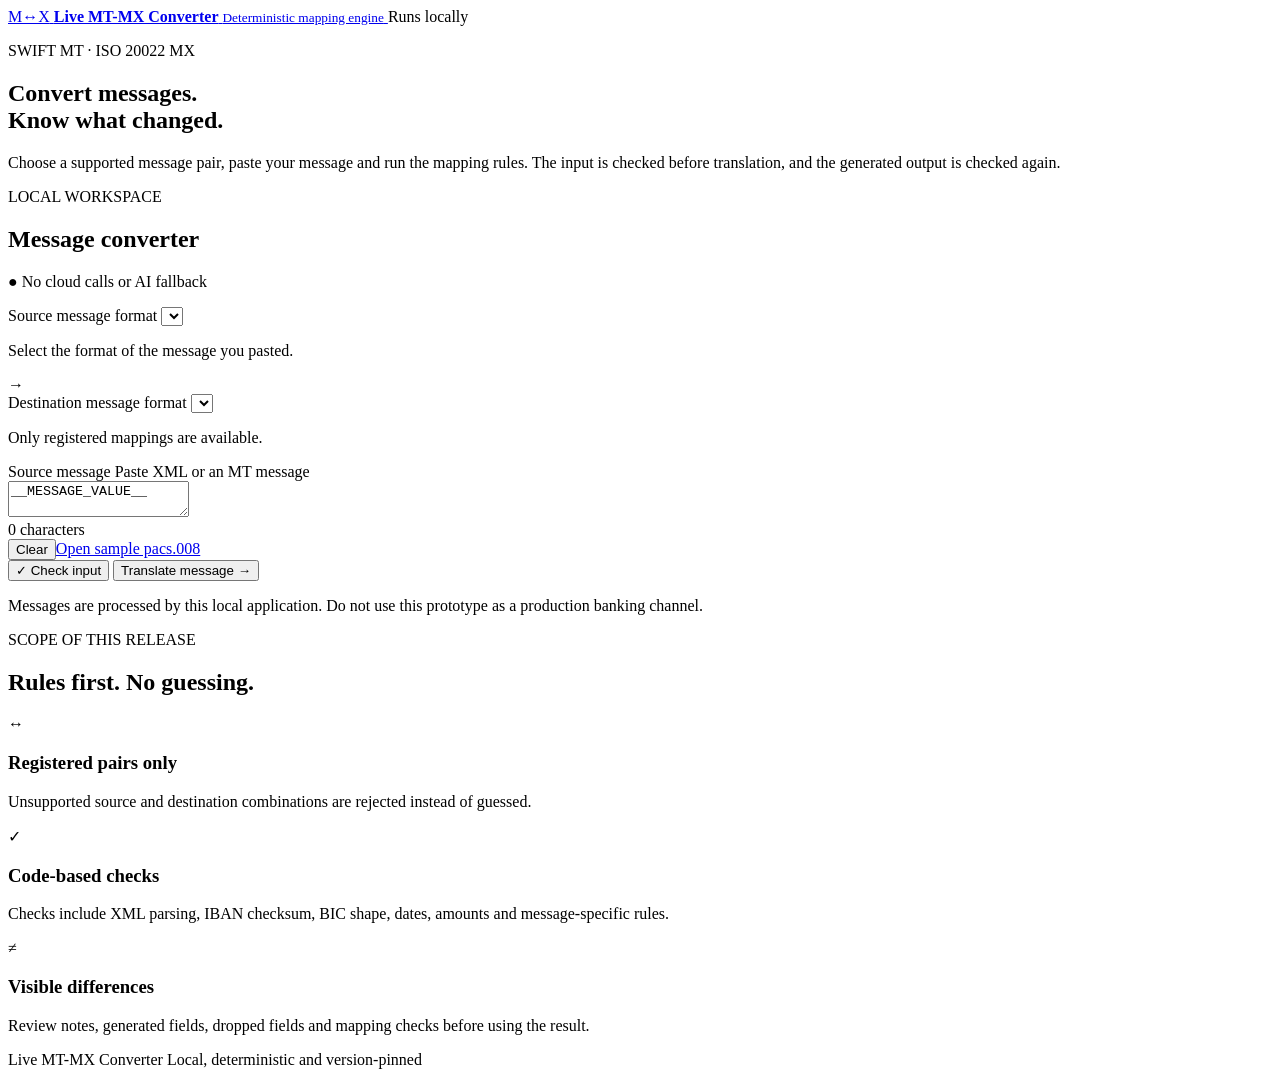
==== web/index.html @ a01d058a "commit 1" ====
<!doctype html>
<html lang="en">
<head>
  <meta charset="utf-8">
  <meta name="viewport" content="width=device-width, initial-scale=1">
  <meta name="color-scheme" content="light">
  <title>Live MT-MX Converter</title>
  <meta name="description" content="A local, deterministic SWIFT MT and ISO 20022 message converter.">
  <link rel="stylesheet" href="/styles.css">
  <script src="/app.js" defer></script>
</head>
<body data-pairs='__PAIR_MAP__' data-selected-target="__SELECTED_TARGET__">
  <header class="topbar">
    <a class="brand" href="/" aria-label="Live MT-MX Converter home">
      <span class="brand-mark" aria-hidden="true">M↔X</span>
      <span class="brand-copy">
        <strong>Live MT-MX Converter</strong>
        <small>Deterministic mapping engine</small>
      </span>
    </a>
    <span class="local-pill"><span class="local-dot"></span> Runs locally</span>
  </header>

  <main class="page-shell">
    <section class="intro">
      <p class="eyebrow">SWIFT MT · ISO 20022 MX</p>
      <h1>Convert messages.<br><span>Know what changed.</span></h1>
      <p class="intro-copy">Choose a supported message pair, paste your message and run the mapping rules. The input is checked before translation, and the generated output is checked again.</p>
    </section>

    <section class="workspace" aria-labelledby="converter-title">
      <div class="workspace-head">
        <div>
          <p class="eyebrow">LOCAL WORKSPACE</p>
          <h2 id="converter-title">Message converter</h2>
        </div>
        <p class="privacy-note"><span aria-hidden="true">●</span> No cloud calls or AI fallback</p>
      </div>

      <form method="post" action="/" id="converterForm">
        <div class="format-row">
          <div class="field-group">
            <label for="sourceFormat">Source message format</label>
            <select id="sourceFormat" name="source" required>
              <!-- SOURCE_OPTIONS -->
            </select>
            <p class="field-hint">Select the format of the message you pasted.</p>
          </div>
          <div class="direction-arrow" aria-hidden="true">→</div>
          <div class="field-group">
            <label for="targetFormat">Destination message format</label>
            <select id="targetFormat" name="target" required></select>
            <p class="field-hint" id="targetHint">Only registered mappings are available.</p>
          </div>
        </div>

        <div class="field-group message-field">
          <div class="label-line">
            <label for="sourceMessage">Source message</label>
            <span class="field-hint">Paste XML or an MT message</span>
          </div>
          <textarea id="sourceMessage" name="message" maxlength="1000000" spellcheck="false" required placeholder="Paste your source message here…">__MESSAGE_VALUE__</textarea>
          <div class="editor-footer">
            <span id="inputCounter">0 characters</span>
            <div class="editor-links"><button class="text-button" type="button" id="clearInput">Clear</button><a href="/examples/pacs.008.xml" target="_blank" rel="noreferrer">Open sample pacs.008</a></div>
          </div>
        </div>

        <div class="button-row">
          <button class="button button-secondary" type="submit" name="action" value="validate">
            <span aria-hidden="true">✓</span> Check input
          </button>
          <button class="button button-primary" id="translateButton" type="submit" name="action" value="convert">
            Translate message <span aria-hidden="true">→</span>
          </button>
        </div>
        <p class="privacy-footnote">Messages are processed by this local application. Do not use this prototype as a production banking channel.</p>
      </form>

      <!-- RESULT_PANEL -->
    </section>

    <section class="capability-section">
      <div class="section-heading">
        <p class="eyebrow">SCOPE OF THIS RELEASE</p>
        <h2>Rules first. No guessing.</h2>
      </div>
      <div class="capability-grid">
        <article class="capability-card">
          <span class="capability-icon" aria-hidden="true">↔</span>
          <h3>Registered pairs only</h3>
          <p>Unsupported source and destination combinations are rejected instead of guessed.</p>
        </article>
        <article class="capability-card">
          <span class="capability-icon" aria-hidden="true">✓</span>
          <h3>Code-based checks</h3>
          <p>Checks include XML parsing, IBAN checksum, BIC shape, dates, amounts and message-specific rules.</p>
        </article>
        <article class="capability-card">
          <span class="capability-icon" aria-hidden="true">≠</span>
          <h3>Visible differences</h3>
          <p>Review notes, generated fields, dropped fields and mapping checks before using the result.</p>
        </article>
      </div>
    </section>

    <footer class="site-footer">
      <span>Live MT-MX Converter</span>
      <span>Local, deterministic and version-pinned</span>
    </footer>
  </main>

</body>
</html>
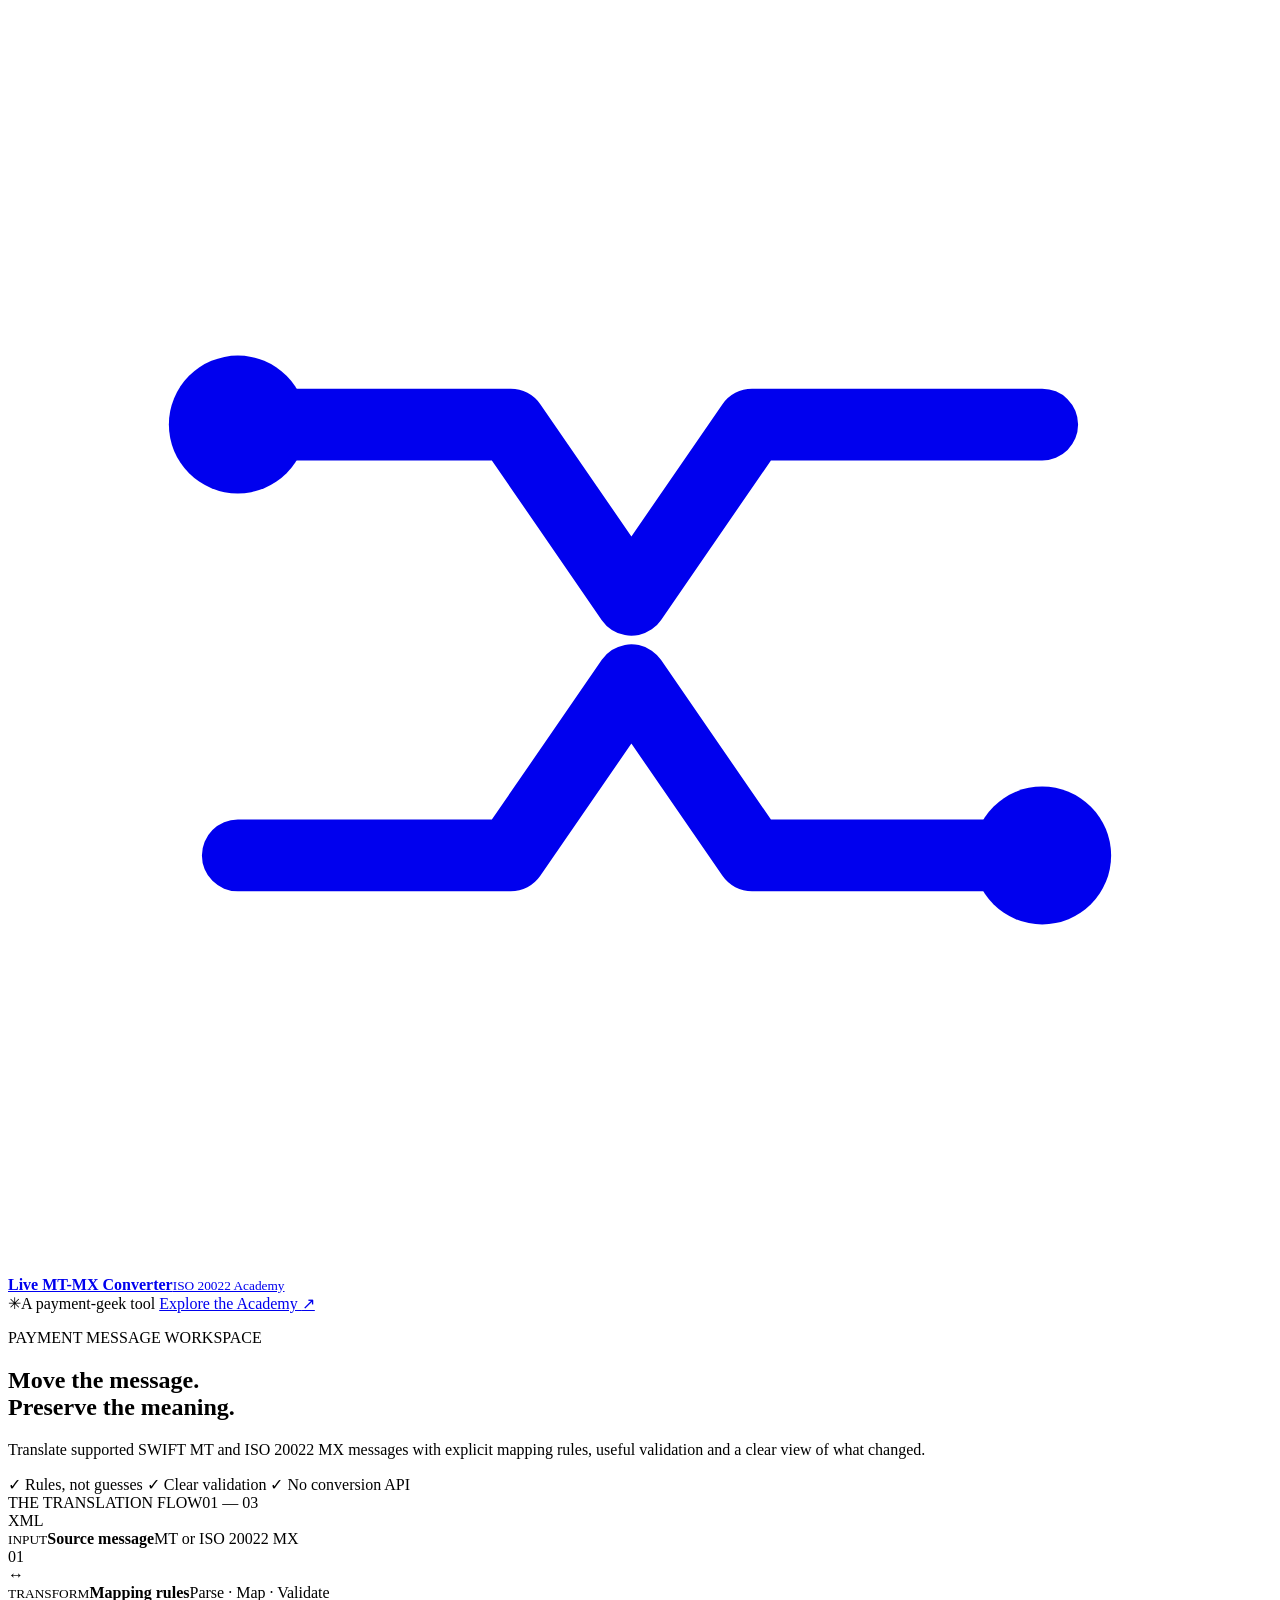
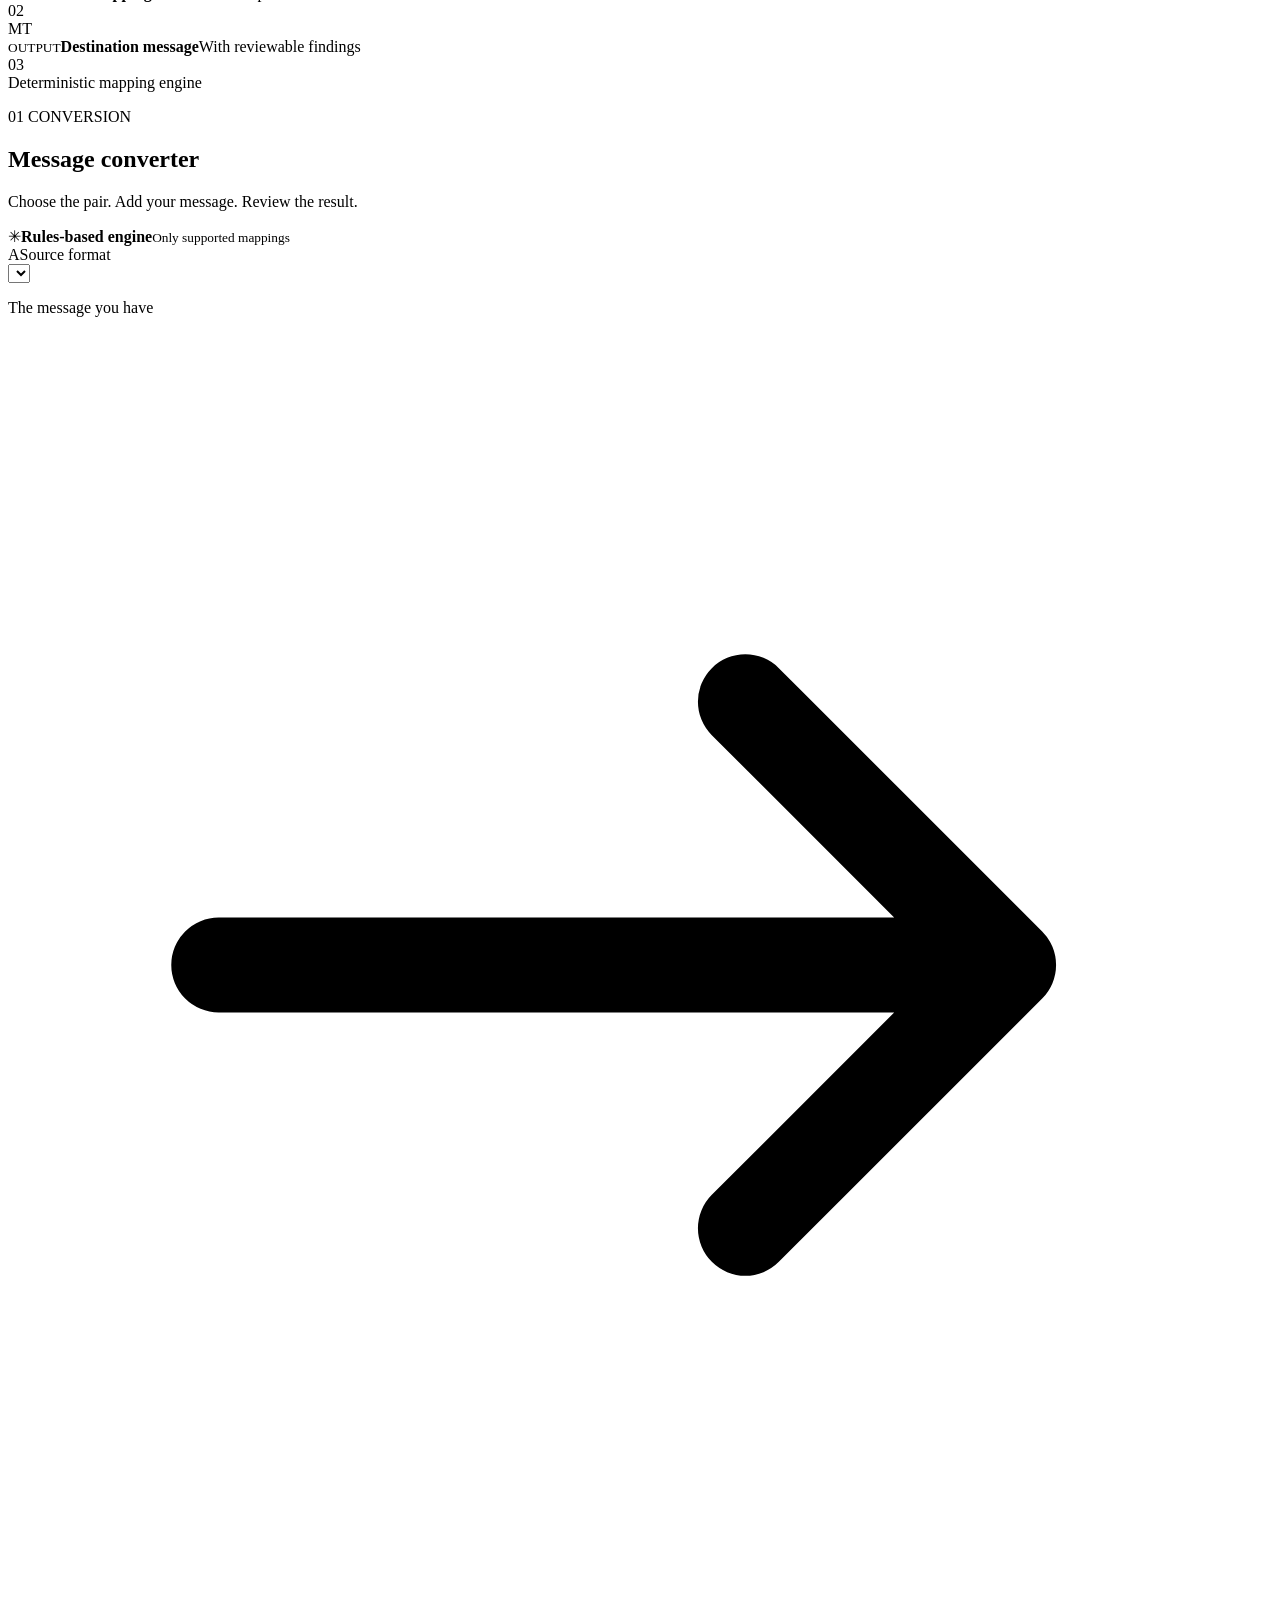
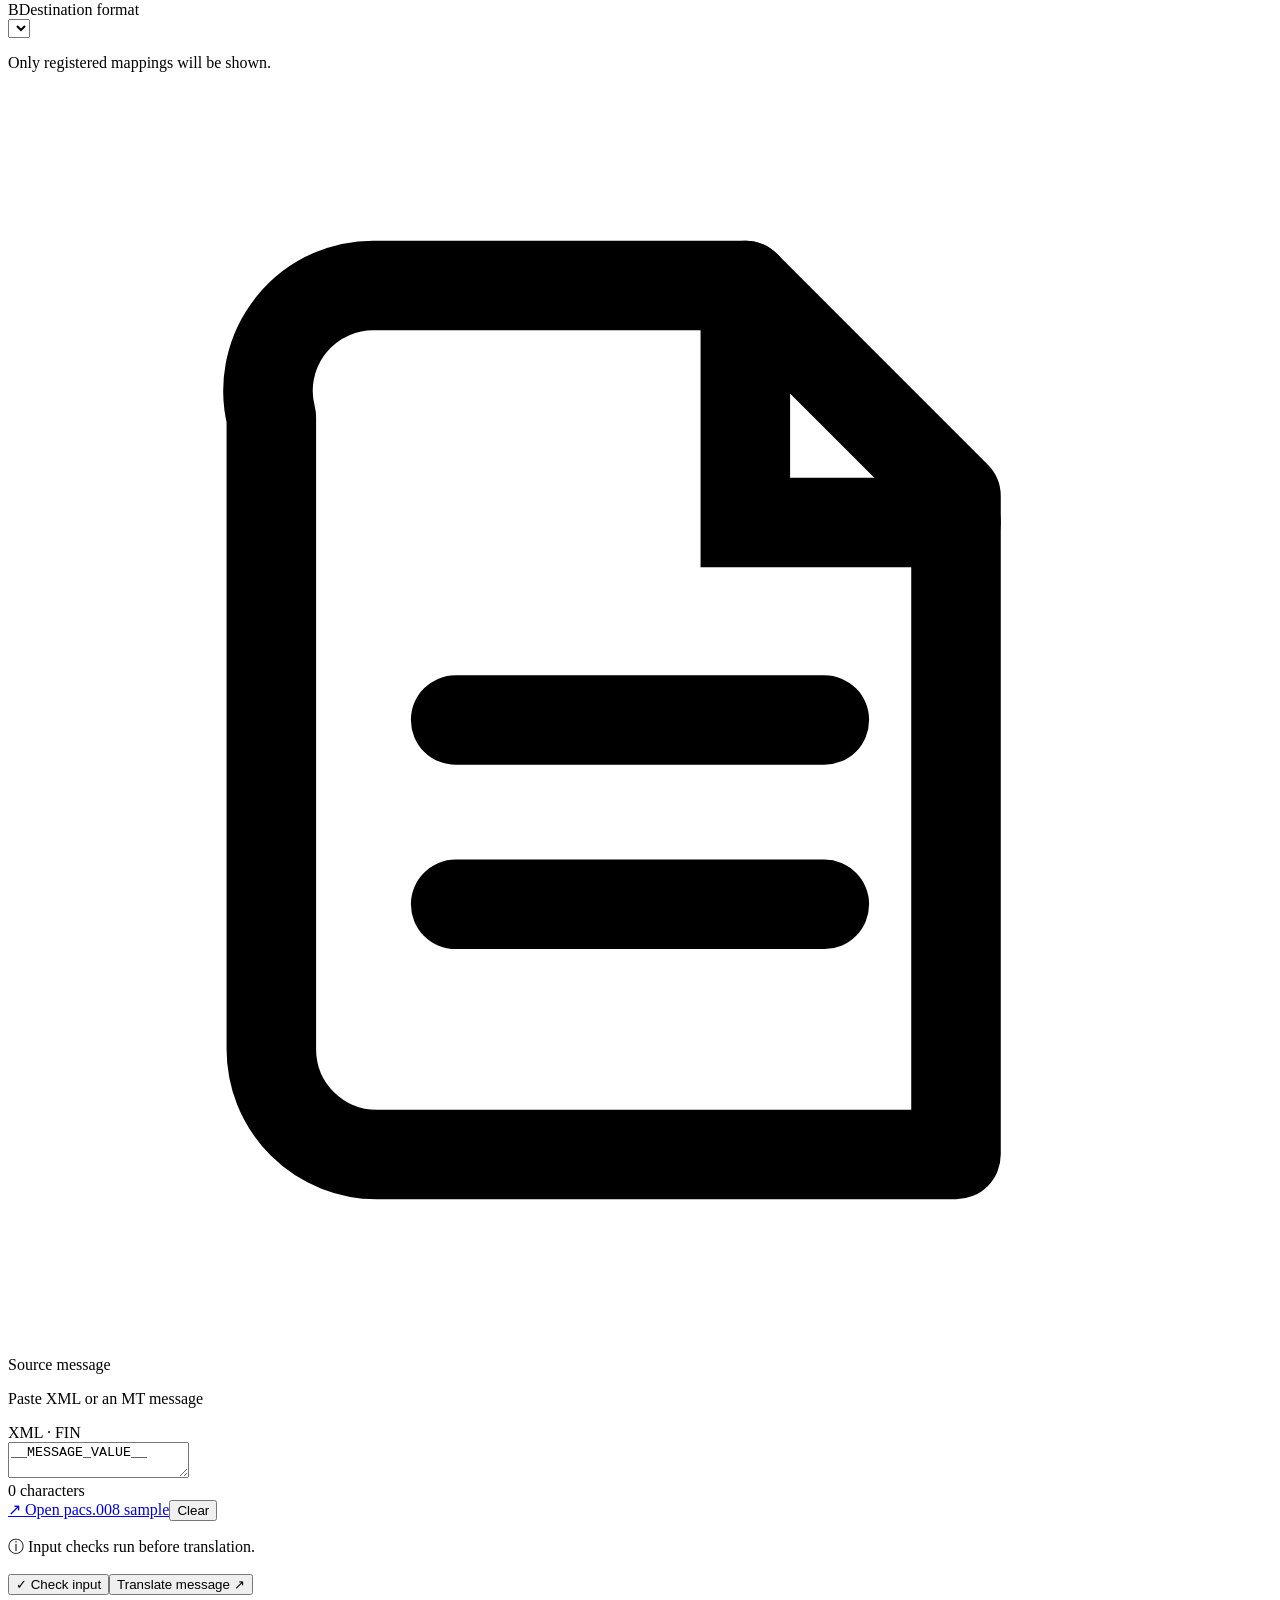
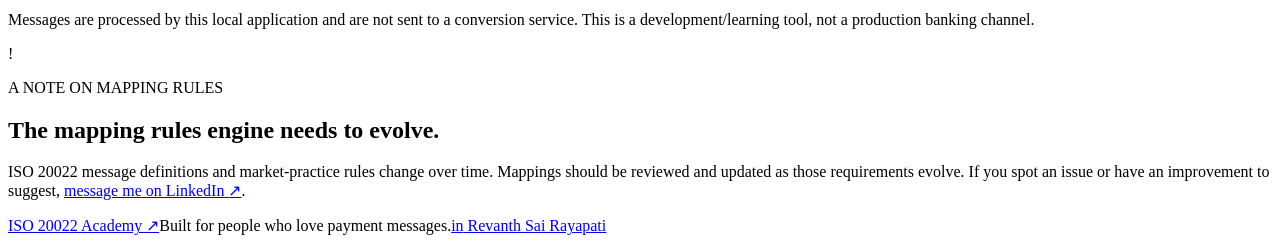
==== commit a3c9c728: "UI/UX updated" ====
--- a/web/index.html
+++ b/web/index.html
@@ -4,111 +4,110 @@
   <meta charset="utf-8">
   <meta name="viewport" content="width=device-width, initial-scale=1">
   <meta name="color-scheme" content="light">
-  <title>Live MT-MX Converter</title>
-  <meta name="description" content="A local, deterministic SWIFT MT and ISO 20022 message converter.">
+  <meta name="referrer" content="no-referrer">
+  <title>Live MT-MX Converter · ISO 20022 Academy</title>
+  <meta name="description" content="A payment-geek tool for rules-based SWIFT MT and ISO 20022 message conversion.">
+  <meta name="theme-color" content="#f5f7f3">
   <link rel="stylesheet" href="/styles.css">
   <script src="/app.js" defer></script>
 </head>
 <body data-pairs='__PAIR_MAP__' data-selected-target="__SELECTED_TARGET__">
   <header class="topbar">
-    <a class="brand" href="/" aria-label="Live MT-MX Converter home">
-      <span class="brand-mark" aria-hidden="true">M↔X</span>
-      <span class="brand-copy">
-        <strong>Live MT-MX Converter</strong>
-        <small>Deterministic mapping engine</small>
-      </span>
-    </a>
-    <span class="local-pill"><span class="local-dot"></span> Runs locally</span>
+    <div class="topbar-inner">
+      <a class="brand" href="/" aria-label="Live MT-MX Converter home">
+        <span class="brand-mark" aria-hidden="true">
+          <svg viewBox="0 0 44 44" fill="none" role="presentation">
+            <path d="M8 14.5h9.5l4.2 6.1 4.2-6.1H36" stroke="currentColor" stroke-width="2.5" stroke-linecap="round" stroke-linejoin="round"/>
+            <path d="M8 29.5h9.5l4.2-6.1 4.2 6.1H36" stroke="currentColor" stroke-width="2.5" stroke-linecap="round" stroke-linejoin="round"/>
+            <circle cx="8" cy="14.5" r="2.4" fill="currentColor"/><circle cx="36" cy="29.5" r="2.4" fill="currentColor"/>
+          </svg>
+        </span>
+        <span class="brand-copy"><strong>Live MT-MX Converter</strong><small>ISO 20022 Academy</small></span>
+      </a>
+      <div class="topbar-actions">
+        <span class="tool-pill"><span class="pill-spark" aria-hidden="true">✳</span>A payment-geek tool</span>
+        <a class="academy-link" href="https://iso20022academy.in/" target="_blank" rel="noopener noreferrer">Explore the Academy <span aria-hidden="true">↗</span></a>
+      </div>
+    </div>
   </header>
 
   <main class="page-shell">
-    <section class="intro">
-      <p class="eyebrow">SWIFT MT · ISO 20022 MX</p>
-      <h1>Convert messages.<br><span>Know what changed.</span></h1>
-      <p class="intro-copy">Choose a supported message pair, paste your message and run the mapping rules. The input is checked before translation, and the generated output is checked again.</p>
+    <section class="hero" aria-labelledby="hero-title">
+      <div class="hero-copy">
+        <p class="eyebrow"><span class="eyebrow-line"></span> PAYMENT MESSAGE WORKSPACE</p>
+        <h1 id="hero-title">Move the message.<br><span>Preserve the meaning.</span></h1>
+        <p class="intro-copy">Translate supported SWIFT MT and ISO 20022 MX messages with explicit mapping rules, useful validation and a clear view of what changed.</p>
+        <div class="hero-assurances" aria-label="Tool principles">
+          <span><span class="assurance-check" aria-hidden="true">✓</span> Rules, not guesses</span>
+          <span><span class="assurance-check" aria-hidden="true">✓</span> Clear validation</span>
+          <span><span class="assurance-check" aria-hidden="true">✓</span> No conversion API</span>
+        </div>
+      </div>
+      <aside class="hero-visual" aria-label="Message transformation overview">
+        <div class="visual-topline"><span>THE TRANSLATION FLOW</span><span class="visual-index">01 — 03</span></div>
+        <div class="flow-step"><span class="flow-symbol source-symbol" aria-hidden="true">XML</span><div class="flow-step-copy"><small>INPUT</small><strong>Source message</strong><span>MT or ISO 20022 MX</span></div><span class="step-number">01</span></div>
+        <div class="flow-connector"><span></span><span class="connector-node"></span><span></span></div>
+        <div class="flow-step engine-step"><span class="flow-symbol engine-symbol" aria-hidden="true">↔</span><div class="flow-step-copy"><small>TRANSFORM</small><strong>Mapping rules</strong><span>Parse · Map · Validate</span></div><span class="step-number">02</span></div>
+        <div class="flow-connector"><span></span><span class="connector-node"></span><span></span></div>
+        <div class="flow-step"><span class="flow-symbol output-symbol" aria-hidden="true">MT</span><div class="flow-step-copy"><small>OUTPUT</small><strong>Destination message</strong><span>With reviewable findings</span></div><span class="step-number">03</span></div>
+        <div class="visual-foot"><span class="visual-foot-dot"></span> Deterministic mapping engine</div>
+      </aside>
     </section>
 
     <section class="workspace" aria-labelledby="converter-title">
       <div class="workspace-head">
-        <div>
-          <p class="eyebrow">LOCAL WORKSPACE</p>
+        <div class="workspace-title-group">
+          <p class="eyebrow workspace-eyebrow"><span class="section-number">01</span> CONVERSION</p>
           <h2 id="converter-title">Message converter</h2>
+          <p class="workspace-subtitle">Choose the pair. Add your message. Review the result.</p>
         </div>
-        <p class="privacy-note"><span aria-hidden="true">●</span> No cloud calls or AI fallback</p>
+        <div class="rules-badge"><span class="rules-badge-icon" aria-hidden="true">✳</span><span><strong>Rules-based engine</strong><small>Only supported mappings</small></span></div>
       </div>
 
-      <form method="post" action="/" id="converterForm">
+      <form method="post" action="/" id="converterForm" novalidate>
         <div class="format-row">
-          <div class="field-group">
-            <label for="sourceFormat">Source message format</label>
-            <select id="sourceFormat" name="source" required>
-              <!-- SOURCE_OPTIONS -->
-            </select>
-            <p class="field-hint">Select the format of the message you pasted.</p>
+          <div class="field-group format-card">
+            <div class="field-label-row"><span class="format-index">A</span><label for="sourceFormat">Source format</label></div>
+            <select id="sourceFormat" name="source" required><!-- SOURCE_OPTIONS --></select>
+            <p class="field-hint">The message you have</p>
           </div>
-          <div class="direction-arrow" aria-hidden="true">→</div>
-          <div class="field-group">
-            <label for="targetFormat">Destination message format</label>
+          <div class="direction-arrow" aria-hidden="true"><svg viewBox="0 0 24 24" fill="none"><path d="M4 12h15m-5-5 5 5-5 5" stroke="currentColor" stroke-width="1.8" stroke-linecap="round" stroke-linejoin="round"/></svg></div>
+          <div class="field-group format-card destination-card">
+            <div class="field-label-row"><span class="format-index">B</span><label for="targetFormat">Destination format</label></div>
             <select id="targetFormat" name="target" required></select>
-            <p class="field-hint" id="targetHint">Only registered mappings are available.</p>
+            <p class="field-hint" id="targetHint">Only registered mappings will be shown.</p>
           </div>
         </div>
 
-        <div class="field-group message-field">
-          <div class="label-line">
-            <label for="sourceMessage">Source message</label>
-            <span class="field-hint">Paste XML or an MT message</span>
+        <div class="message-field">
+          <div class="editor-heading">
+            <div class="editor-title-wrap"><span class="editor-icon" aria-hidden="true"><svg viewBox="0 0 24 24" fill="none"><path d="M7 3.75h7l4 4v12.5H7a2 2 0 0 1-2-2v-12a2 2 0 0 1 2-2.5Z" stroke="currentColor" stroke-width="1.7" stroke-linejoin="round"/><path d="M14 3.75v4.5h4M8.5 12h7M8.5 15.5h7" stroke="currentColor" stroke-width="1.7" stroke-linecap="round"/></svg></span><div><label for="sourceMessage">Source message</label><p>Paste XML or an MT message</p></div></div>
+            <span class="editor-format-tag">XML <span>·</span> FIN</span>
           </div>
-          <textarea id="sourceMessage" name="message" maxlength="1000000" spellcheck="false" required placeholder="Paste your source message here…">__MESSAGE_VALUE__</textarea>
-          <div class="editor-footer">
-            <span id="inputCounter">0 characters</span>
-            <div class="editor-links"><button class="text-button" type="button" id="clearInput">Clear</button><a href="/examples/pacs.008.xml" target="_blank" rel="noreferrer">Open sample pacs.008</a></div>
+          <div class="editor-frame">
+            <textarea id="sourceMessage" name="message" maxlength="1000000" spellcheck="false" required placeholder="Paste your source message here…">__MESSAGE_VALUE__</textarea>
+            <div class="editor-footer">
+              <span class="character-count"><span class="count-dot" aria-hidden="true"></span><span id="inputCounter">0 characters</span></span>
+              <div class="editor-links"><a class="text-button sample-button" href="/examples/pacs.008.xml" target="_blank" rel="noopener noreferrer"><span aria-hidden="true">↗</span> Open pacs.008 sample</a><span class="action-divider" aria-hidden="true"></span><button class="text-button clear-button" type="button" id="clearInput">Clear</button></div>
+            </div>
           </div>
         </div>
 
         <div class="button-row">
-          <button class="button button-secondary" type="submit" name="action" value="validate">
-            <span aria-hidden="true">✓</span> Check input
-          </button>
-          <button class="button button-primary" id="translateButton" type="submit" name="action" value="convert">
-            Translate message <span aria-hidden="true">→</span>
-          </button>
+          <p class="action-note"><span class="action-note-icon" aria-hidden="true">ⓘ</span> Input checks run before translation.</p>
+          <div class="primary-actions"><button class="button button-secondary" type="submit" name="action" value="validate"><span class="check-icon" aria-hidden="true">✓</span> Check input</button><button class="button button-primary" id="translateButton" type="submit" name="action" value="convert">Translate message <span class="button-arrow" aria-hidden="true">↗</span></button></div>
         </div>
-        <p class="privacy-footnote">Messages are processed by this local application. Do not use this prototype as a production banking channel.</p>
+        <p class="privacy-footnote">Messages are processed by this local application and are not sent to a conversion service. This is a development/learning tool, not a production banking channel.</p>
       </form>
-
-      <!-- RESULT_PANEL -->
+      <div id="resultContainer"><!-- RESULT_PANEL --></div>
     </section>
 
-    <section class="capability-section">
-      <div class="section-heading">
-        <p class="eyebrow">SCOPE OF THIS RELEASE</p>
-        <h2>Rules first. No guessing.</h2>
-      </div>
-      <div class="capability-grid">
-        <article class="capability-card">
-          <span class="capability-icon" aria-hidden="true">↔</span>
-          <h3>Registered pairs only</h3>
-          <p>Unsupported source and destination combinations are rejected instead of guessed.</p>
-        </article>
-        <article class="capability-card">
-          <span class="capability-icon" aria-hidden="true">✓</span>
-          <h3>Code-based checks</h3>
-          <p>Checks include XML parsing, IBAN checksum, BIC shape, dates, amounts and message-specific rules.</p>
-        </article>
-        <article class="capability-card">
-          <span class="capability-icon" aria-hidden="true">≠</span>
-          <h3>Visible differences</h3>
-          <p>Review notes, generated fields, dropped fields and mapping checks before using the result.</p>
-        </article>
-      </div>
-    </section>
+    <aside class="engine-note" aria-labelledby="engine-note-title">
+      <div class="note-icon" aria-hidden="true">!</div>
+      <div class="note-copy"><p class="note-eyebrow">A NOTE ON MAPPING RULES</p><h2 id="engine-note-title">The mapping rules engine needs to evolve.</h2><p>ISO 20022 message definitions and market-practice rules change over time. Mappings should be reviewed and updated as those requirements evolve. If you spot an issue or have an improvement to suggest, <a href="https://www.linkedin.com/in/revanth-sai-2002/" target="_blank" rel="noopener noreferrer">message me on LinkedIn <span aria-hidden="true">↗</span></a>.</p></div>
+    </aside>
 
-    <footer class="site-footer">
-      <span>Live MT-MX Converter</span>
-      <span>Local, deterministic and version-pinned</span>
-    </footer>
+    <footer class="site-footer"><a class="footer-brand" href="https://iso20022academy.in/" target="_blank" rel="noopener noreferrer">ISO 20022 Academy <span aria-hidden="true">↗</span></a><span class="footer-caption">Built for people who love payment messages.</span><a class="footer-linkedin" href="https://www.linkedin.com/in/revanth-sai-2002/" target="_blank" rel="noopener noreferrer"><span class="linkedin-mark">in</span> Revanth Sai Rayapati</a></footer>
   </main>
-
 </body>
 </html>
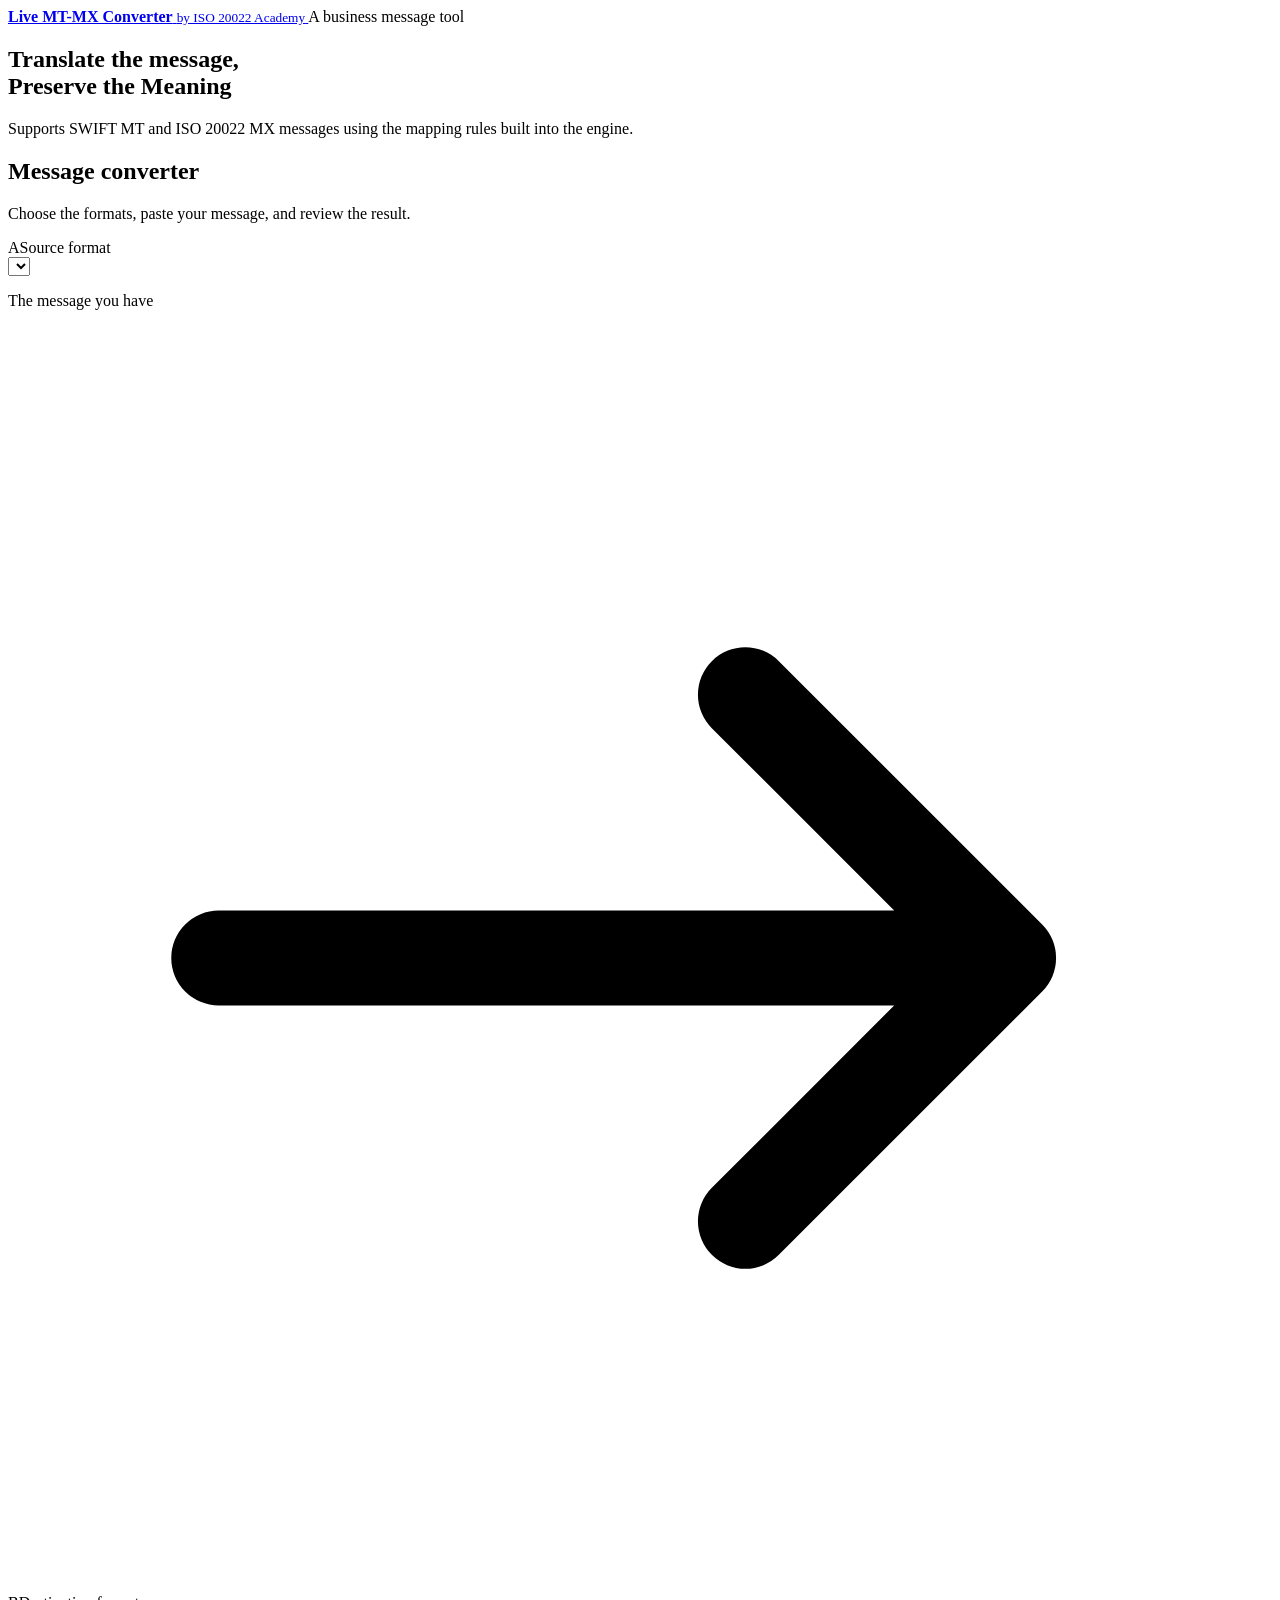
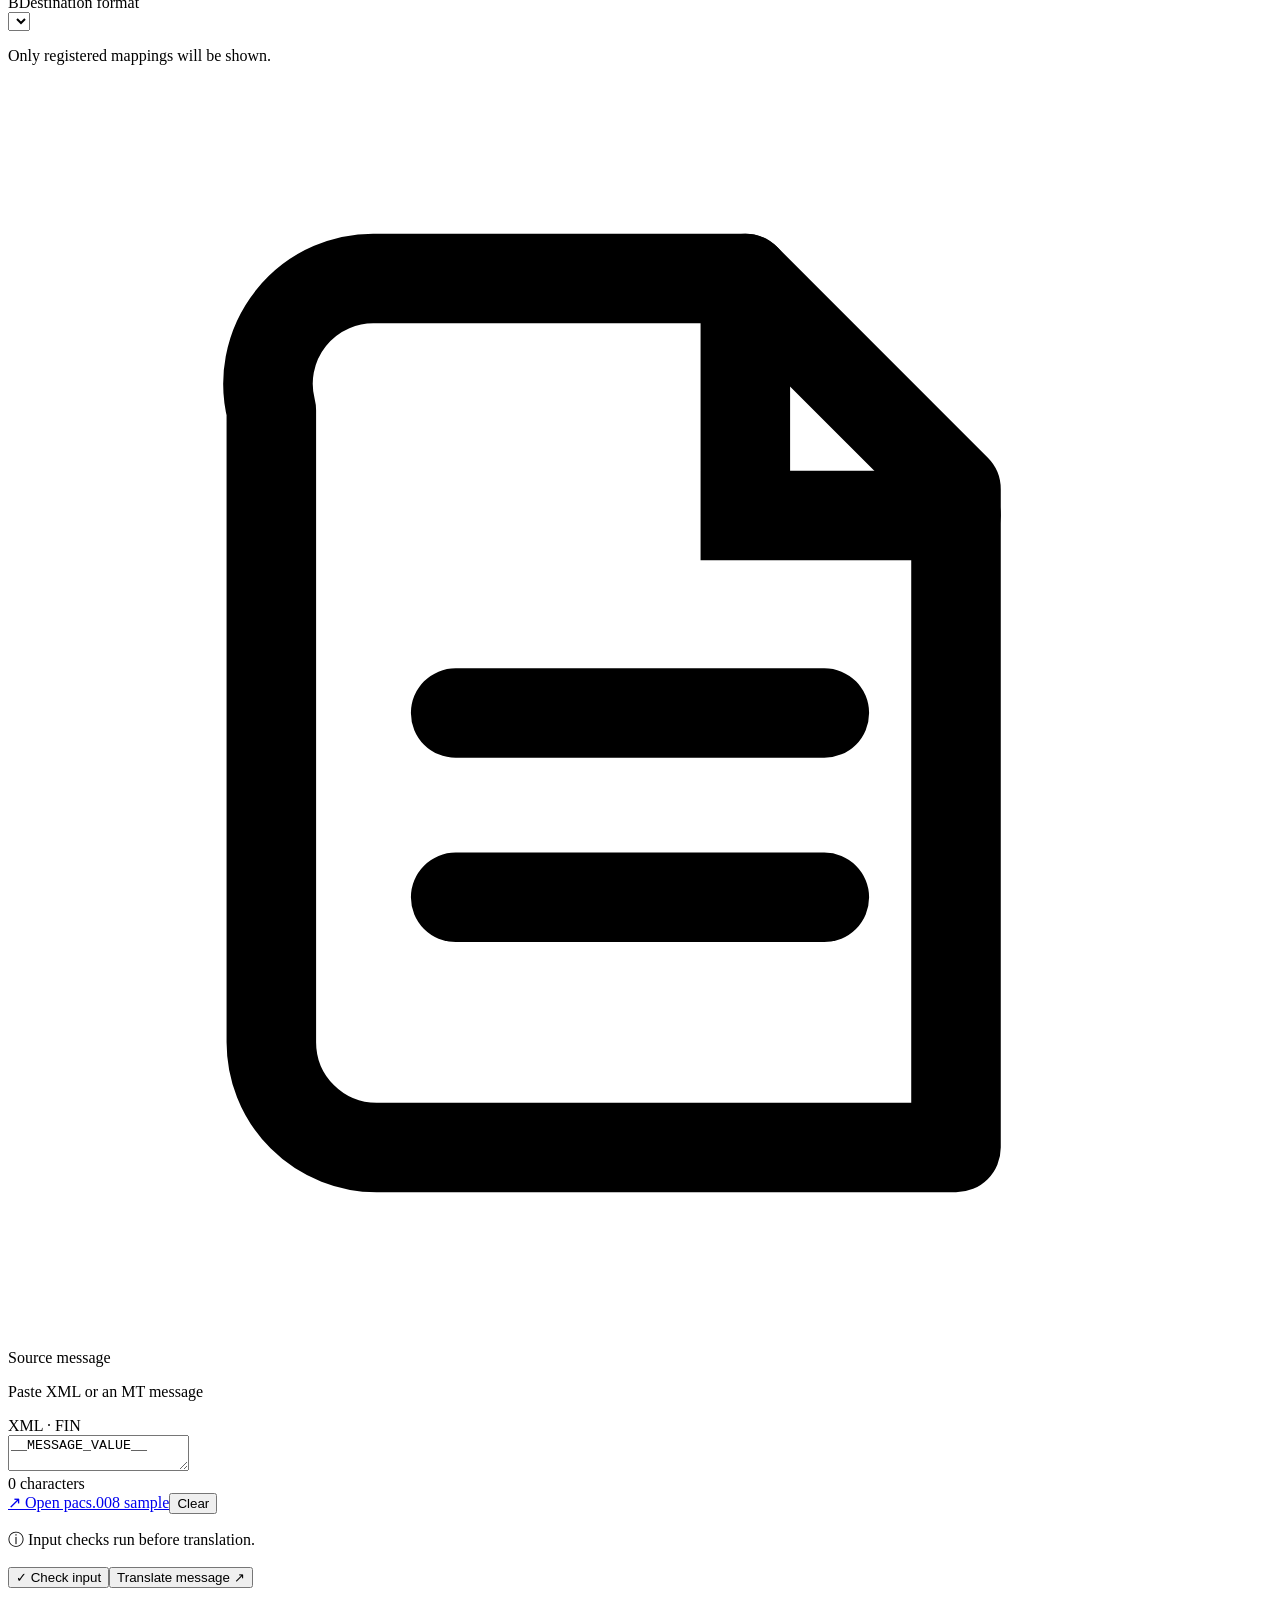
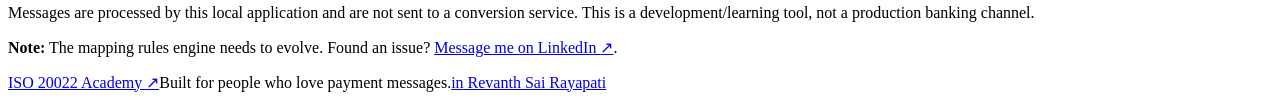
==== commit d3827886: "UI/UX simplified" ====
--- a/web/index.html
+++ b/web/index.html
@@ -6,7 +6,7 @@
   <meta name="color-scheme" content="light">
   <meta name="referrer" content="no-referrer">
   <title>Live MT-MX Converter · ISO 20022 Academy</title>
-  <meta name="description" content="A payment-geek tool for rules-based SWIFT MT and ISO 20022 message conversion.">
+  <meta name="description" content="A business message tool for rules-based SWIFT MT and ISO 20022 message conversion.">
   <meta name="theme-color" content="#f5f7f3">
   <link rel="stylesheet" href="/styles.css">
   <script src="/app.js" defer></script>
@@ -15,53 +15,29 @@
   <header class="topbar">
     <div class="topbar-inner">
       <a class="brand" href="/" aria-label="Live MT-MX Converter home">
-        <span class="brand-mark" aria-hidden="true">
-          <svg viewBox="0 0 44 44" fill="none" role="presentation">
-            <path d="M8 14.5h9.5l4.2 6.1 4.2-6.1H36" stroke="currentColor" stroke-width="2.5" stroke-linecap="round" stroke-linejoin="round"/>
-            <path d="M8 29.5h9.5l4.2-6.1 4.2 6.1H36" stroke="currentColor" stroke-width="2.5" stroke-linecap="round" stroke-linejoin="round"/>
-            <circle cx="8" cy="14.5" r="2.4" fill="currentColor"/><circle cx="36" cy="29.5" r="2.4" fill="currentColor"/>
-          </svg>
+        <span class="brand-copy">
+          <strong>Live MT-MX Converter</strong>
+          <small>by ISO 20022 Academy</small>
         </span>
-        <span class="brand-copy"><strong>Live MT-MX Converter</strong><small>ISO 20022 Academy</small></span>
       </a>
-      <div class="topbar-actions">
-        <span class="tool-pill"><span class="pill-spark" aria-hidden="true">✳</span>A payment-geek tool</span>
-        <a class="academy-link" href="https://iso20022academy.in/" target="_blank" rel="noopener noreferrer">Explore the Academy <span aria-hidden="true">↗</span></a>
-      </div>
+      <span class="tool-label">A business message tool</span>
     </div>
   </header>
 
   <main class="page-shell">
     <section class="hero" aria-labelledby="hero-title">
       <div class="hero-copy">
-        <p class="eyebrow"><span class="eyebrow-line"></span> PAYMENT MESSAGE WORKSPACE</p>
-        <h1 id="hero-title">Move the message.<br><span>Preserve the meaning.</span></h1>
-        <p class="intro-copy">Translate supported SWIFT MT and ISO 20022 MX messages with explicit mapping rules, useful validation and a clear view of what changed.</p>
-        <div class="hero-assurances" aria-label="Tool principles">
-          <span><span class="assurance-check" aria-hidden="true">✓</span> Rules, not guesses</span>
-          <span><span class="assurance-check" aria-hidden="true">✓</span> Clear validation</span>
-          <span><span class="assurance-check" aria-hidden="true">✓</span> No conversion API</span>
-        </div>
+        <h1 id="hero-title">Translate the message,<br><span>Preserve the Meaning</span></h1>
+        <p class="intro-copy">Supports SWIFT MT and ISO 20022 MX messages using the mapping rules built into the engine.</p>
       </div>
-      <aside class="hero-visual" aria-label="Message transformation overview">
-        <div class="visual-topline"><span>THE TRANSLATION FLOW</span><span class="visual-index">01 — 03</span></div>
-        <div class="flow-step"><span class="flow-symbol source-symbol" aria-hidden="true">XML</span><div class="flow-step-copy"><small>INPUT</small><strong>Source message</strong><span>MT or ISO 20022 MX</span></div><span class="step-number">01</span></div>
-        <div class="flow-connector"><span></span><span class="connector-node"></span><span></span></div>
-        <div class="flow-step engine-step"><span class="flow-symbol engine-symbol" aria-hidden="true">↔</span><div class="flow-step-copy"><small>TRANSFORM</small><strong>Mapping rules</strong><span>Parse · Map · Validate</span></div><span class="step-number">02</span></div>
-        <div class="flow-connector"><span></span><span class="connector-node"></span><span></span></div>
-        <div class="flow-step"><span class="flow-symbol output-symbol" aria-hidden="true">MT</span><div class="flow-step-copy"><small>OUTPUT</small><strong>Destination message</strong><span>With reviewable findings</span></div><span class="step-number">03</span></div>
-        <div class="visual-foot"><span class="visual-foot-dot"></span> Deterministic mapping engine</div>
-      </aside>
     </section>
 
     <section class="workspace" aria-labelledby="converter-title">
       <div class="workspace-head">
         <div class="workspace-title-group">
-          <p class="eyebrow workspace-eyebrow"><span class="section-number">01</span> CONVERSION</p>
           <h2 id="converter-title">Message converter</h2>
-          <p class="workspace-subtitle">Choose the pair. Add your message. Review the result.</p>
+          <p class="workspace-subtitle">Choose the formats, paste your message, and review the result.</p>
         </div>
-        <div class="rules-badge"><span class="rules-badge-icon" aria-hidden="true">✳</span><span><strong>Rules-based engine</strong><small>Only supported mappings</small></span></div>
       </div>
 
       <form method="post" action="/" id="converterForm" novalidate>
@@ -102,9 +78,8 @@
       <div id="resultContainer"><!-- RESULT_PANEL --></div>
     </section>
 
-    <aside class="engine-note" aria-labelledby="engine-note-title">
-      <div class="note-icon" aria-hidden="true">!</div>
-      <div class="note-copy"><p class="note-eyebrow">A NOTE ON MAPPING RULES</p><h2 id="engine-note-title">The mapping rules engine needs to evolve.</h2><p>ISO 20022 message definitions and market-practice rules change over time. Mappings should be reviewed and updated as those requirements evolve. If you spot an issue or have an improvement to suggest, <a href="https://www.linkedin.com/in/revanth-sai-2002/" target="_blank" rel="noopener noreferrer">message me on LinkedIn <span aria-hidden="true">↗</span></a>.</p></div>
+    <aside class="engine-note" aria-label="Mapping rules note">
+      <p><strong>Note:</strong> The mapping rules engine needs to evolve. Found an issue? <a href="https://www.linkedin.com/in/revanth-sai-2002/" target="_blank" rel="noopener noreferrer">Message me on LinkedIn <span aria-hidden="true">↗</span></a>.</p>
     </aside>
 
     <footer class="site-footer"><a class="footer-brand" href="https://iso20022academy.in/" target="_blank" rel="noopener noreferrer">ISO 20022 Academy <span aria-hidden="true">↗</span></a><span class="footer-caption">Built for people who love payment messages.</span><a class="footer-linkedin" href="https://www.linkedin.com/in/revanth-sai-2002/" target="_blank" rel="noopener noreferrer"><span class="linkedin-mark">in</span> Revanth Sai Rayapati</a></footer>
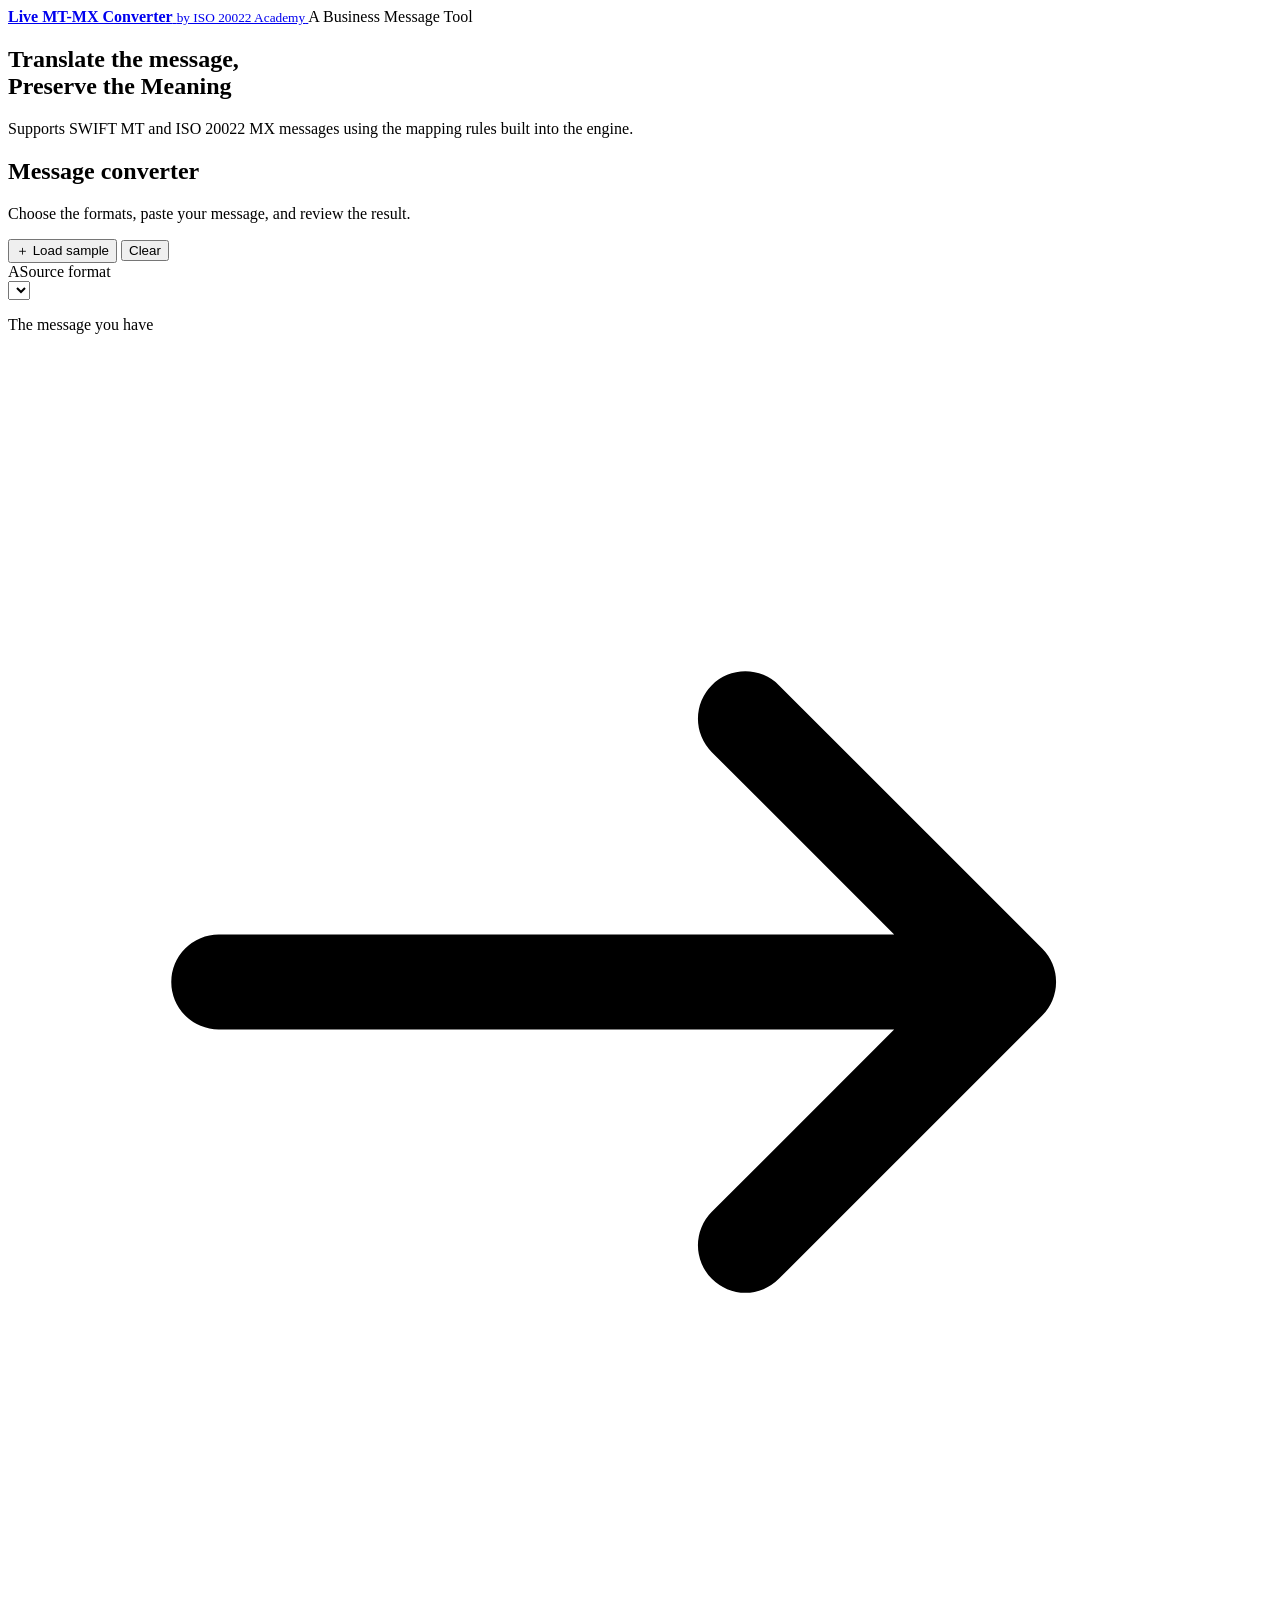
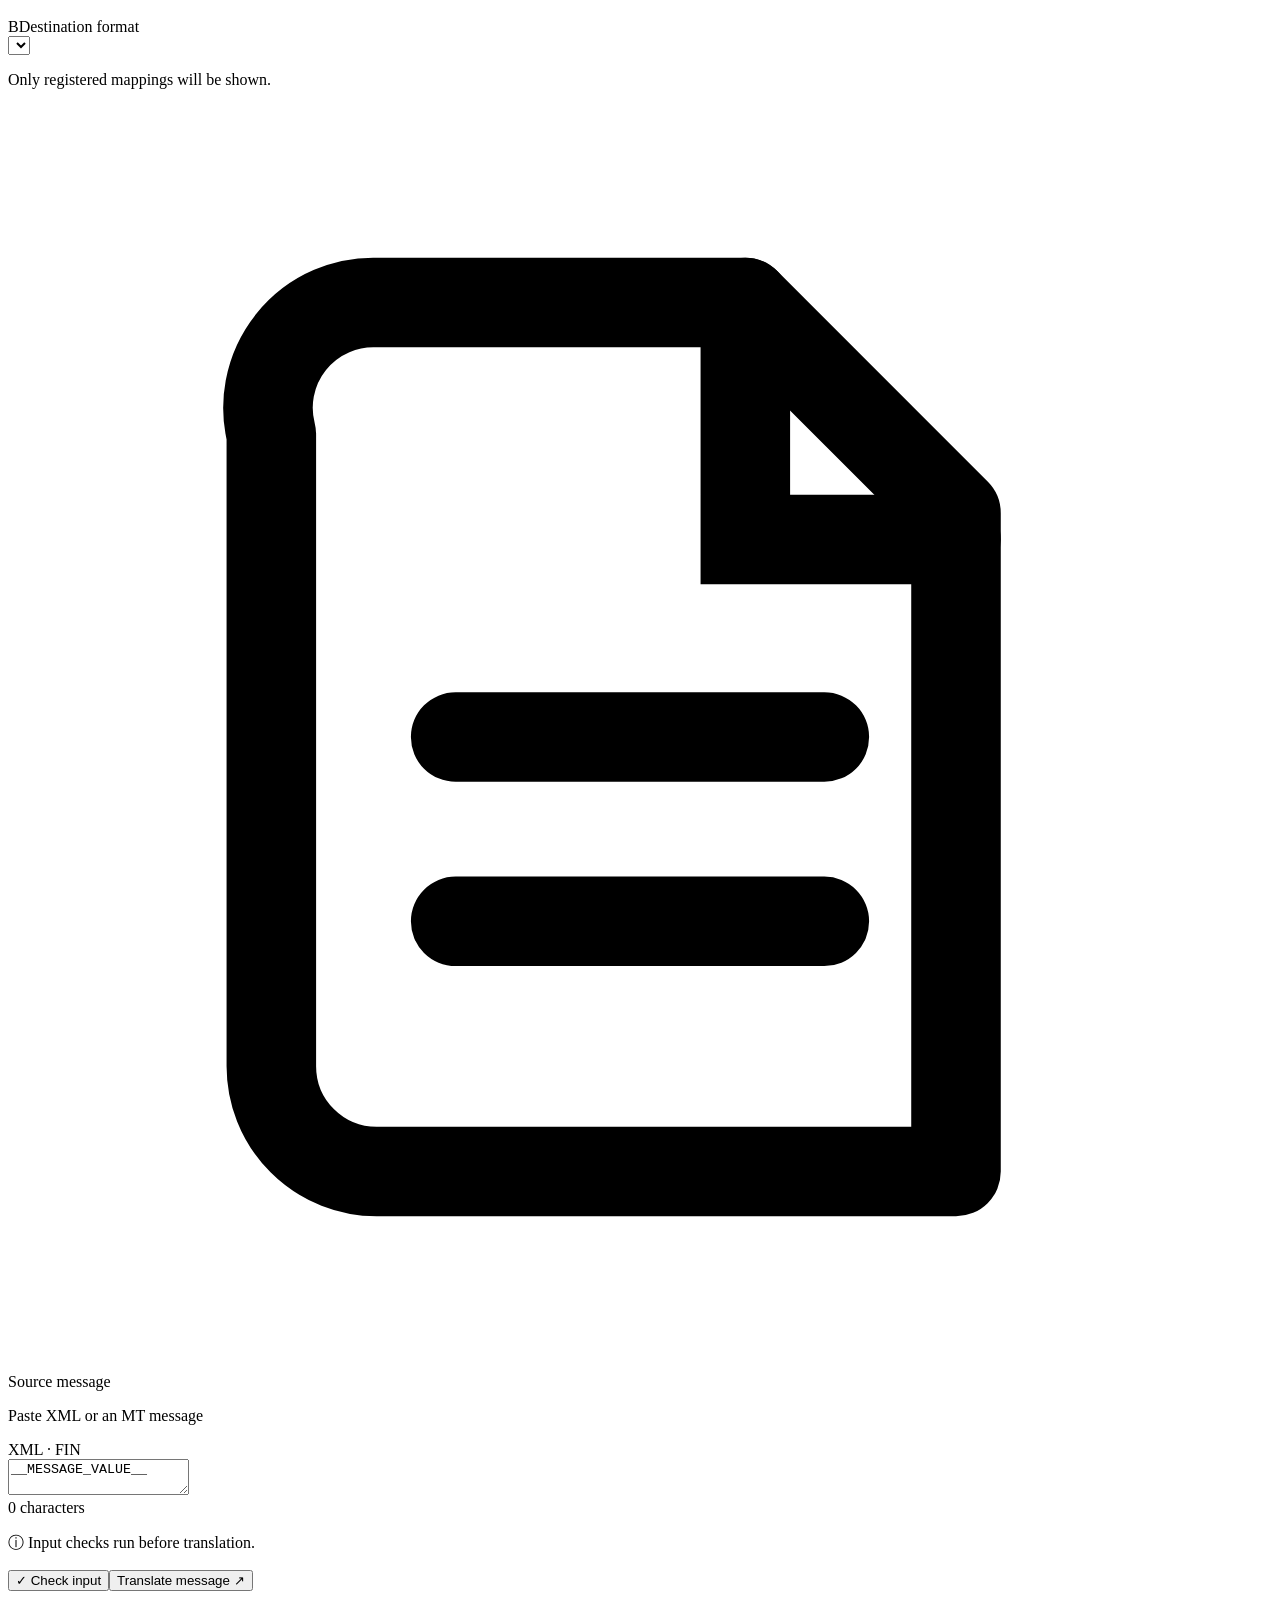
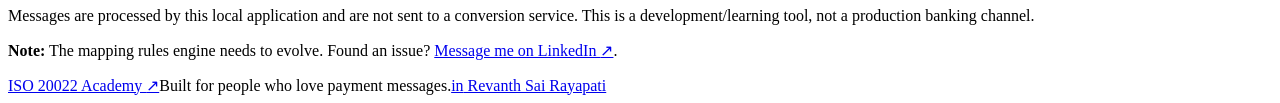
==== commit f50c1c8f: "Sample messages added for all formats" ====
--- a/web/index.html
+++ b/web/index.html
@@ -20,7 +20,7 @@
           <small>by ISO 20022 Academy</small>
         </span>
       </a>
-      <span class="tool-label">A business message tool</span>
+      <span class="tool-label">A Business Message Tool</span>
     </div>
   </header>
 
@@ -37,6 +37,12 @@
         <div class="workspace-title-group">
           <h2 id="converter-title">Message converter</h2>
           <p class="workspace-subtitle">Choose the formats, paste your message, and review the result.</p>
+        </div>
+        <div class="workspace-head-actions" aria-label="Message actions">
+          <button class="small-button sample-top-button" type="button" id="loadSample">
+            <span aria-hidden="true">＋</span> Load sample
+          </button>
+          <button class="small-button clear-top-button" type="button" id="clearInput">Clear</button>
         </div>
       </div>
 
@@ -64,7 +70,6 @@
             <textarea id="sourceMessage" name="message" maxlength="1000000" spellcheck="false" required placeholder="Paste your source message here…">__MESSAGE_VALUE__</textarea>
             <div class="editor-footer">
               <span class="character-count"><span class="count-dot" aria-hidden="true"></span><span id="inputCounter">0 characters</span></span>
-              <div class="editor-links"><a class="text-button sample-button" href="/examples/pacs.008.xml" target="_blank" rel="noopener noreferrer"><span aria-hidden="true">↗</span> Open pacs.008 sample</a><span class="action-divider" aria-hidden="true"></span><button class="text-button clear-button" type="button" id="clearInput">Clear</button></div>
             </div>
           </div>
         </div>
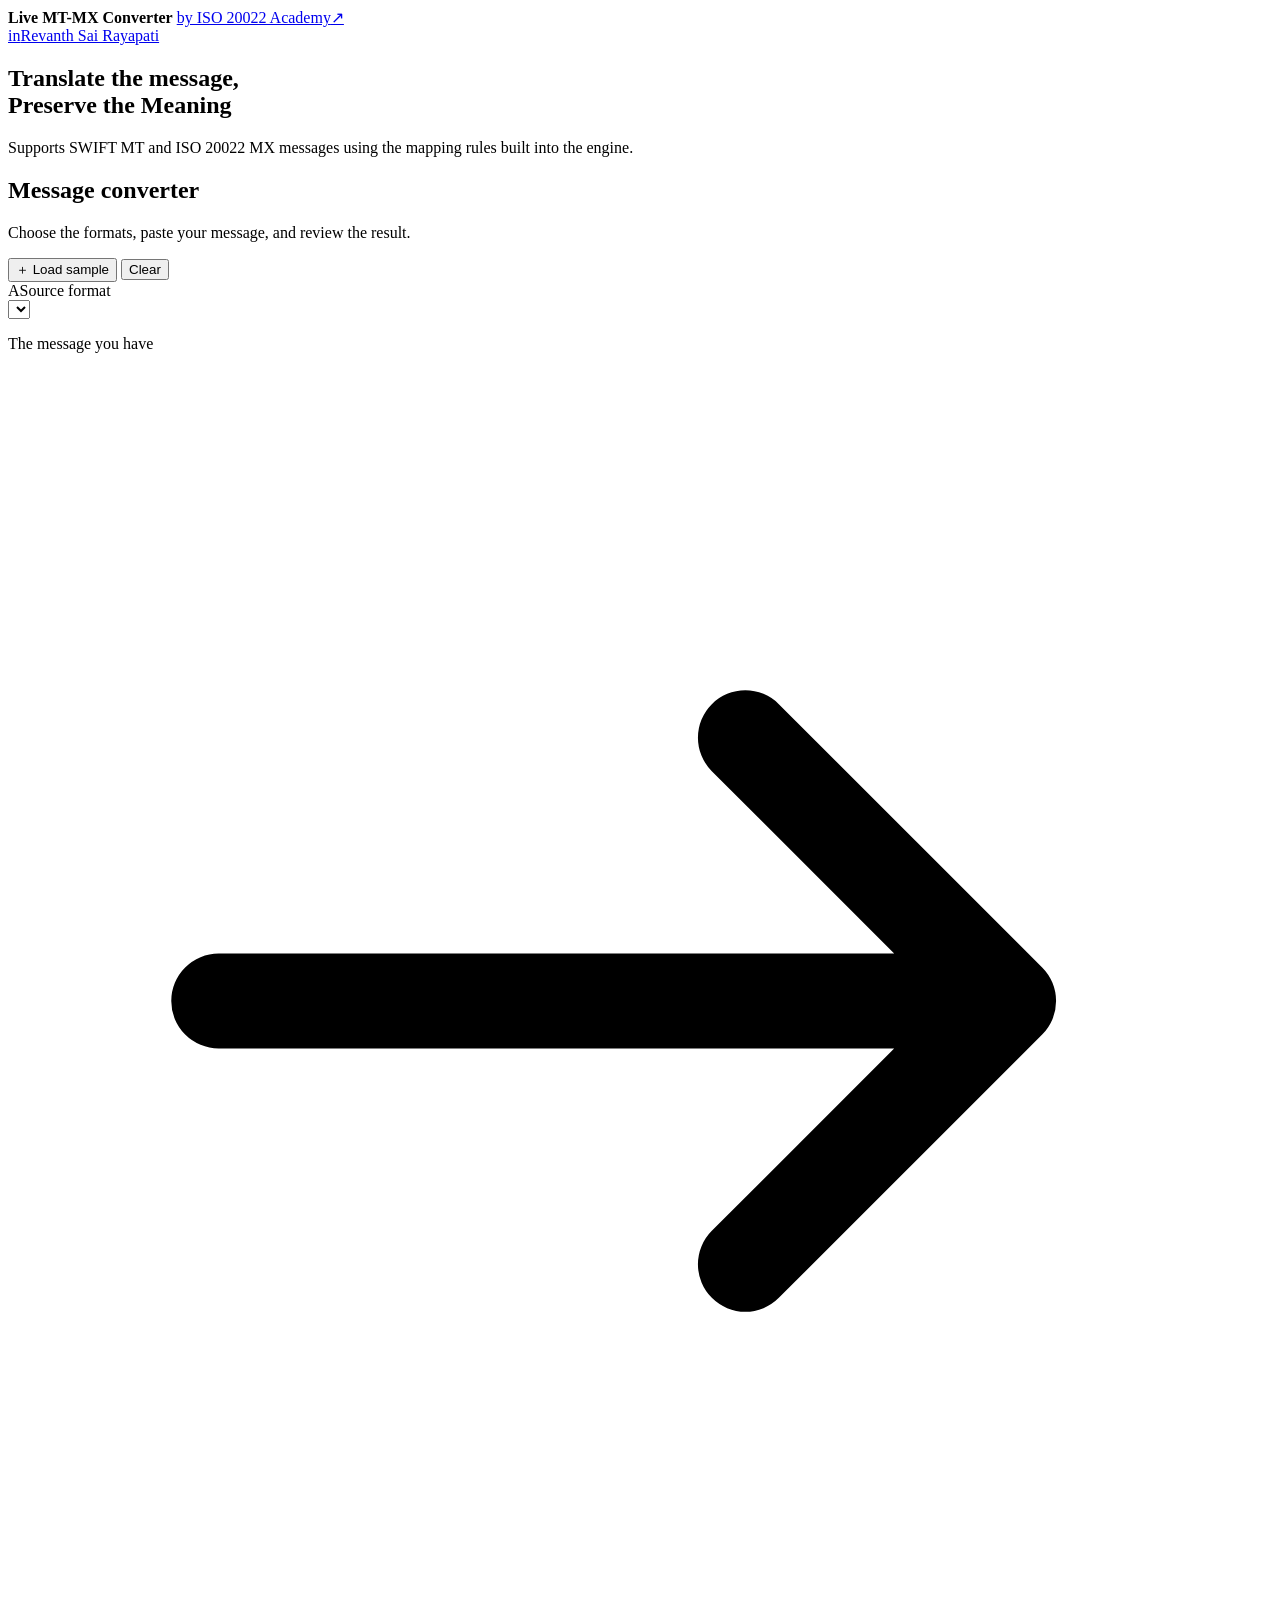
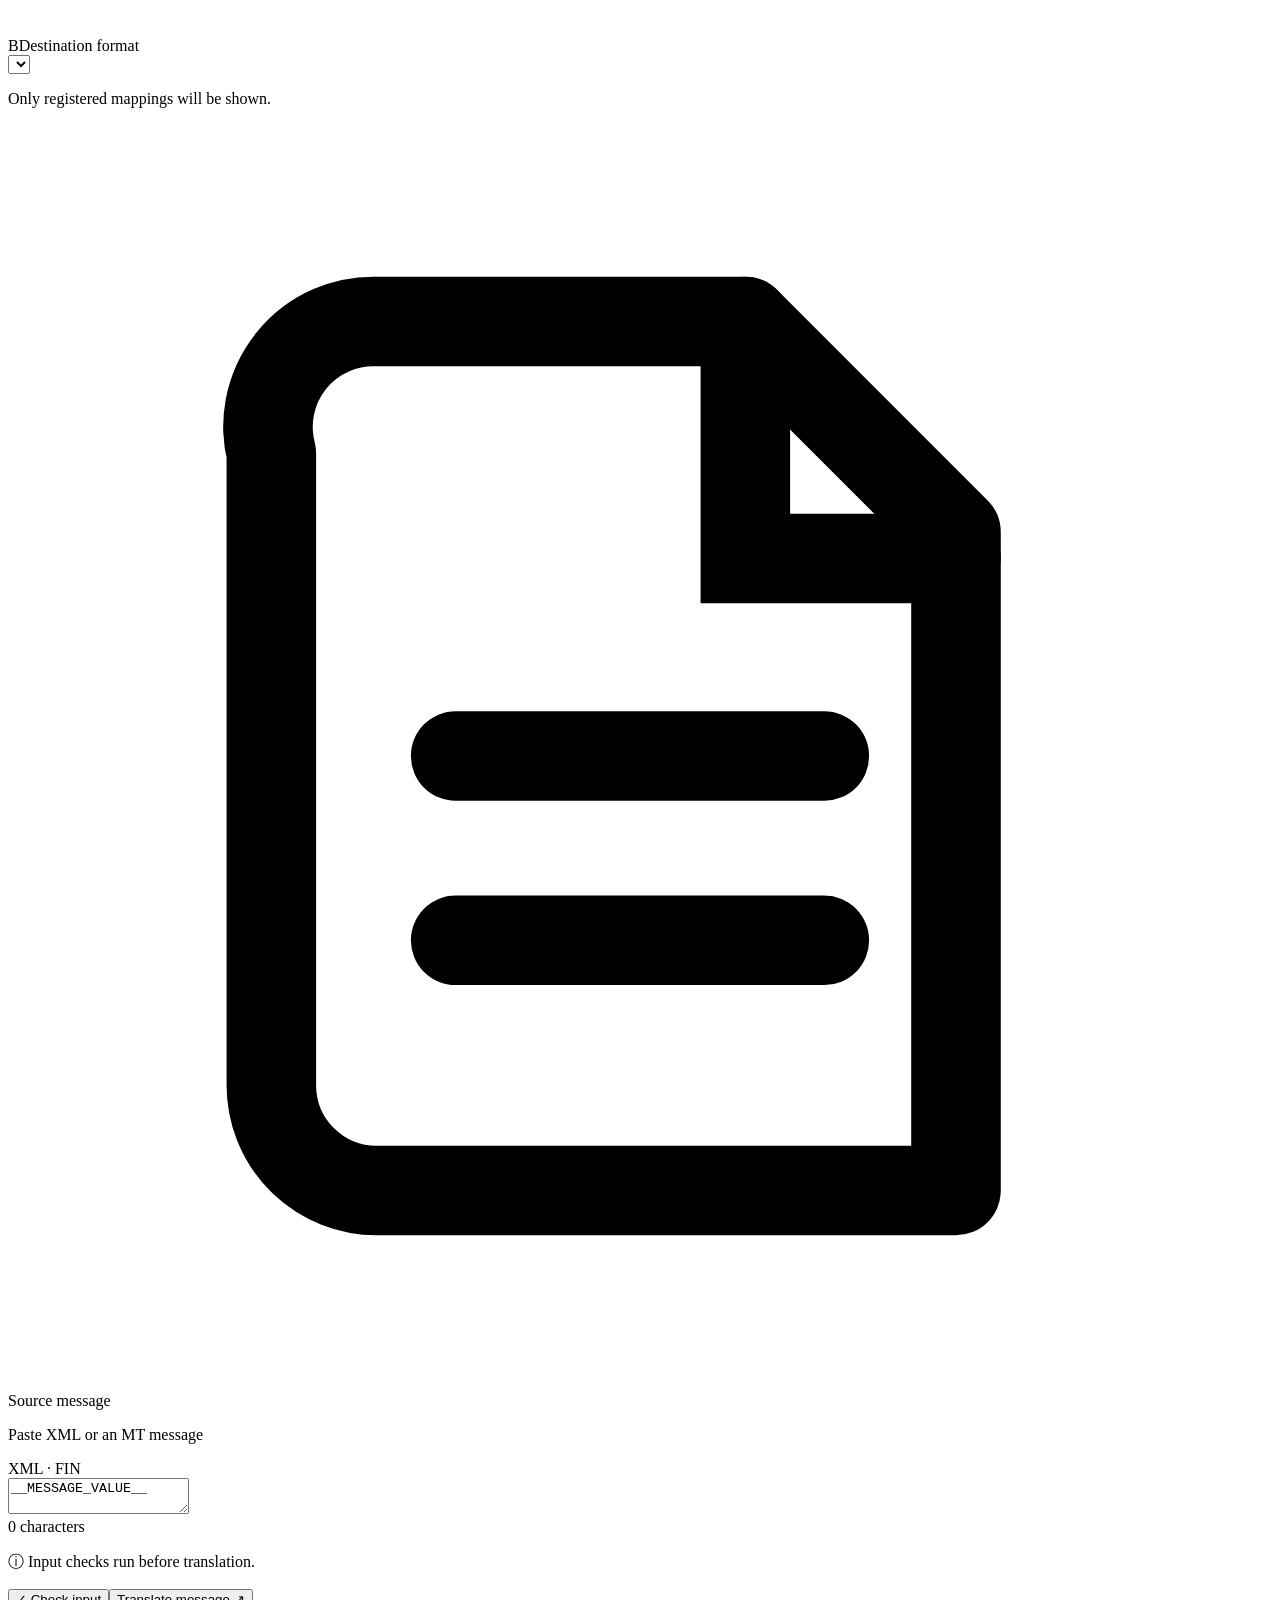
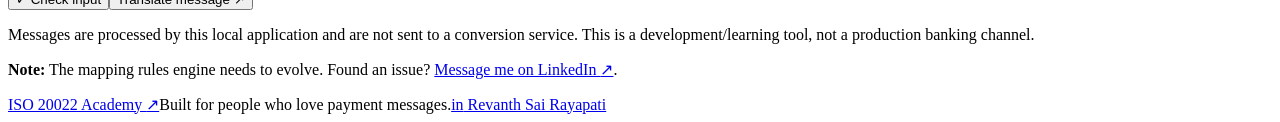
==== commit 70db2583: "Header Section Updated" ====
--- a/web/index.html
+++ b/web/index.html
@@ -14,13 +14,17 @@
 <body data-pairs='__PAIR_MAP__' data-selected-target="__SELECTED_TARGET__">
   <header class="topbar">
     <div class="topbar-inner">
-      <a class="brand" href="/" aria-label="Live MT-MX Converter home">
-        <span class="brand-copy">
+      <div class="brand" aria-label="Live MT-MX Converter">
+        <div class="brand-copy">
           <strong>Live MT-MX Converter</strong>
-          <small>by ISO 20022 Academy</small>
-        </span>
+          <a class="header-link-pill academy-pill" href="https://iso20022academy.in/" target="_blank" rel="noopener noreferrer" aria-label="Visit ISO 20022 Academy">
+            <span>by ISO 20022 Academy</span><span class="header-link-arrow" aria-hidden="true">↗</span>
+          </a>
+        </div>
+      </div>
+      <a class="header-link-pill linkedin-pill" href="https://www.linkedin.com/in/revanth-sai-2002/" target="_blank" rel="noopener noreferrer" aria-label="Visit Revanth Sai Rayapati on LinkedIn">
+        <span class="linkedin-mark" aria-hidden="true">in</span><span class="header-link-text">Revanth Sai Rayapati</span>
       </a>
-      <span class="tool-label">A Business Message Tool</span>
     </div>
   </header>
 
